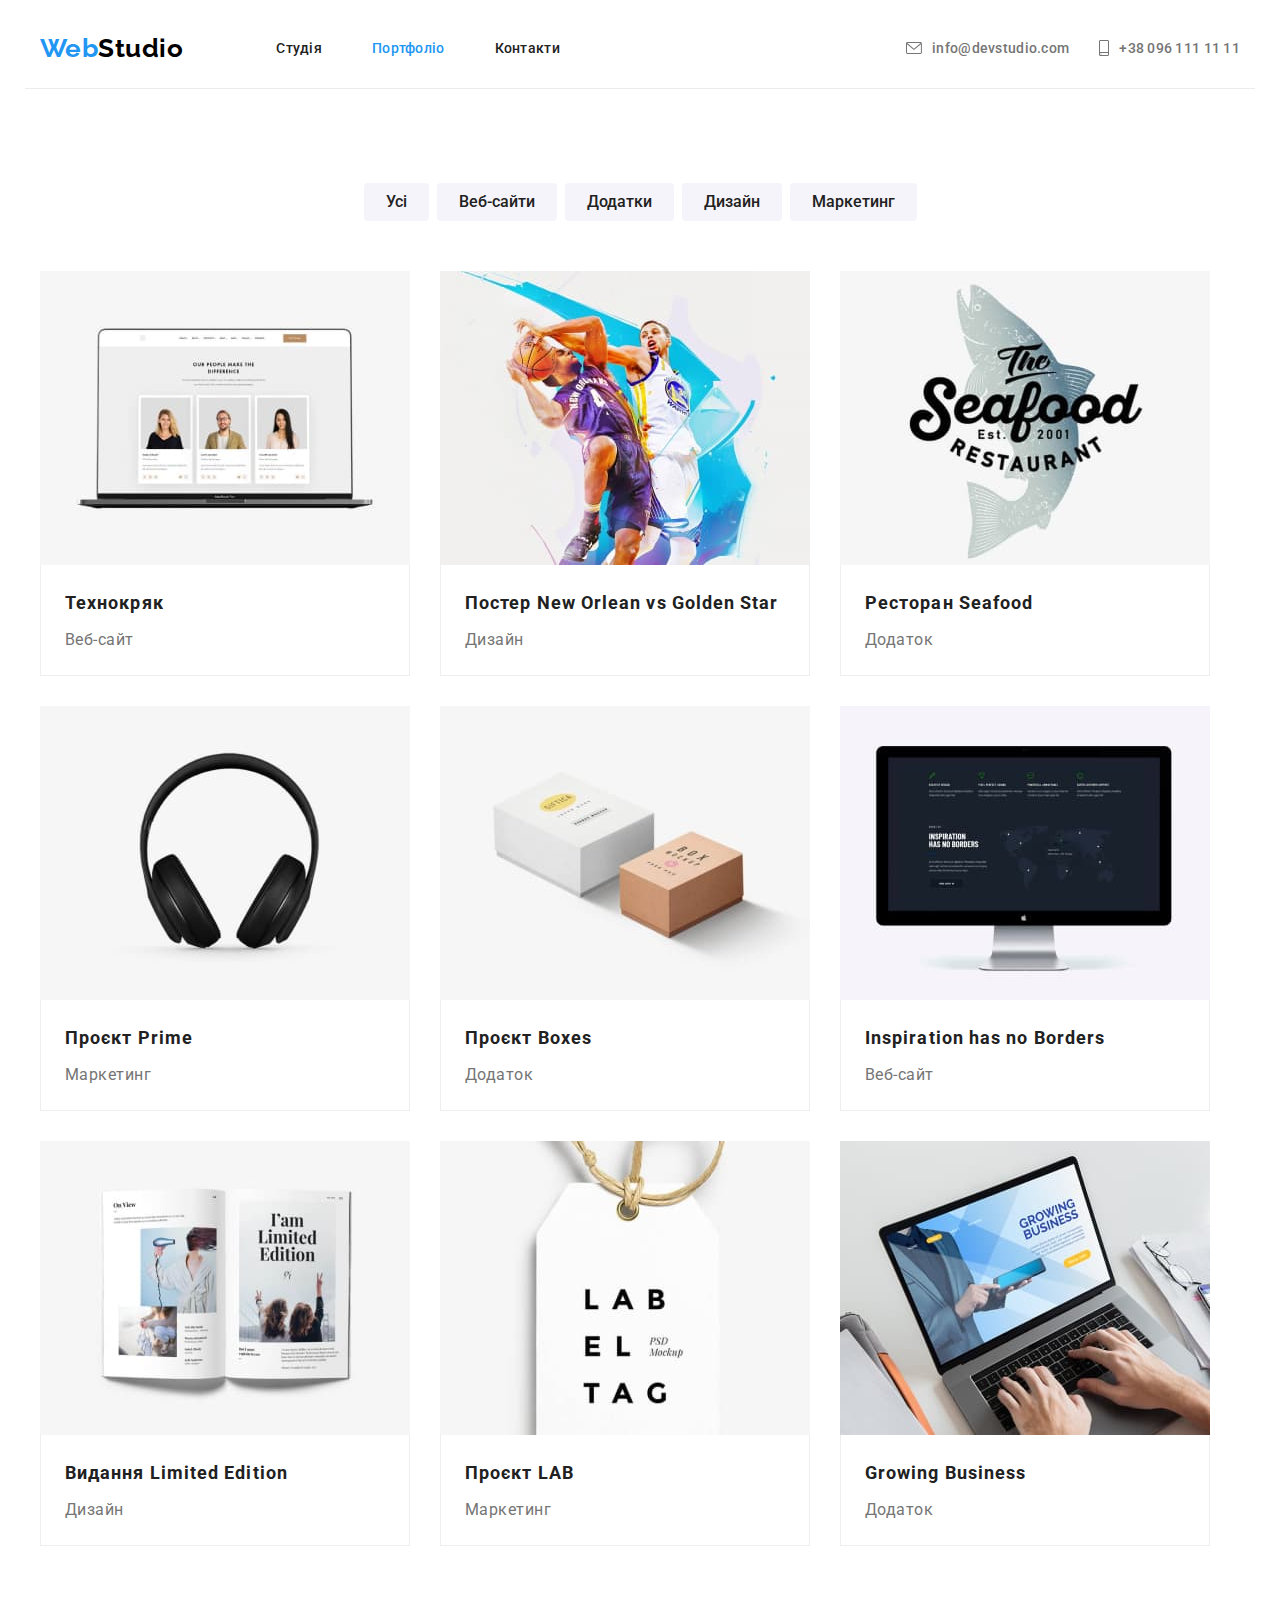
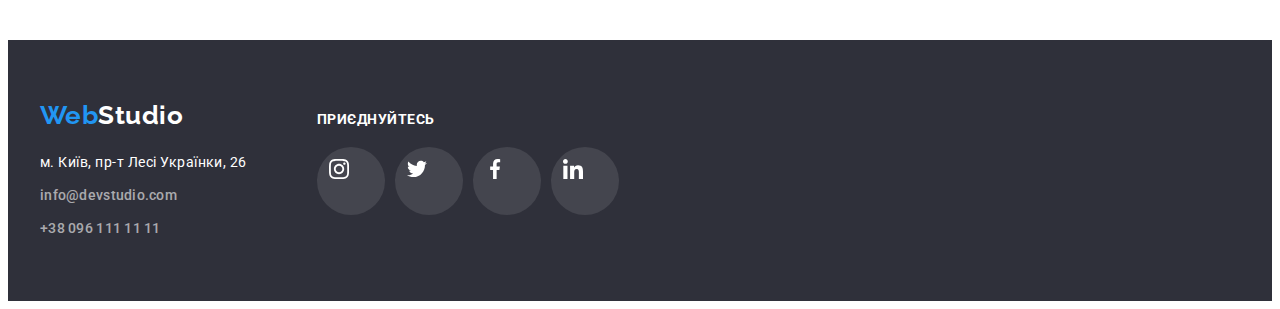
==== portfolio.html @ 8f5bb216 "Initial commit" ====
<!DOCTYPE html>
<html lang="uk">
  <head>
    <meta charset="UTF-8" />
    <meta http-equiv="X-UA-Compatible" content="IE=edge" />
    <meta name="viewport" content="width=device-width, initial-scale=1.0" />
    <meta name="description" content="Портфоліо студії" />
    <!-- Favicon start-->
    <link rel="apple-touch-icon" sizes="60x60" href="./images/icon/apple-touch-icon.png" />
    <link rel="icon" type="image/png" sizes="32x32" href="./images/icon/favicon-32x32.png" />
    <link rel="icon" type="image/png" sizes="16x16" href="./images/icon/favicon-16x16.png" />
    <link rel="manifest" href="./images/icon/site.webmanifest" />
    <link rel="mask-icon" href="./images/icon/safari-pinned-tab.svg" color="#5bbad5" />
    <meta name="msapplication-TileColor" content="#da532c" />
    <meta name="theme-color" content="#ffffff" />
    <!-- Favicon end -->
    <title>Портфоліо</title>
    <link rel="preconnect" href="https://fonts.googleapis.com" />
    <link rel="preconnect" href="https://fonts.gstatic.com" crossorigin />
    <link
      href="https://fonts.googleapis.com/css2?family=Raleway:wght@700&family=Roboto:wght@400;500;700;900&display=swap"
      rel="stylesheet"
    />
    <link
      rel="stylesheet"
      href="https://cdnjs.cloudflare.com/ajax/libs/modern-normalize/1.1.0/modern-normalize.min.css"
      integrity="sha512-wpPYUAdjBVSE4KJnH1VR1HeZfpl1ub8YT/NKx4PuQ5NmX2tKuGu6U/JRp5y+Y8XG2tV+wKQpNHVUX03MfMFn9Q=="
      crossorigin="anonymous"
      referrerpolicy="no-referrer"
    />
    <link rel="stylesheet" href="./css/styles.css" />
  </head>
  <body>
    <header class="header">
      <div class="container">
        <nav class="nav">
          <a class="logo" href="./index.html"><span class="logo-text">Web</span>Studio</a>
          <ul class="nav-list">
            <li class="list-item"><a class="nav-link" href="./index.html">Студія</a></li>
            <li class="list-item"
              ><a class="nav-link current" href="./portfolio.html">Портфоліо</a></li
            >
            <li class="list-item"><a class="nav-link" href="">Контакти</a></li>
          </ul>
        </nav>
        <ul class="header-list">
          <li class="list-item">
            <a class="link" href="mailto:info@devstudio.com">
              <svg class="icon" width="16" height="12">
                <use href="./images/icons.svg#icon-envelope"></use>
              </svg>
              info@devstudio.com</a
            >
          </li>
          <li class="list-item"
            ><a class="link" href="tel:+380961111111">
              <svg class="icon" width="10" height="16">
                <use href="./images/icons.svg#icon-smartphone"></use>
              </svg>
              +38 096 111 11 11</a
            ></li
          >
        </ul>
      </div>
    </header>
    <main>
      <section class="section">
        <div class="container">
          <h1 class="visually-hidden">Портфоліо</h1>
          <ul class="portfolio list">
            <li class="list-item">
              <button class="btn" type="button">Усі</button>
            </li>
            <li class="list-item">
              <button class="btn" type="button">Веб-сайти</button>
            </li>
            <li class="list-item">
              <button class="btn" type="button">Додатки</button>
            </li>
            <li class="list-item">
              <button class="btn" type="button">Дизайн</button>
            </li>
            <li class="list-item">
              <button class="btn" type="button">Маркетинг</button>
            </li>
          </ul>
          <ul class="portfolio-list">
            <li class="list-item">
              <a href="" class="portfolio-link">
                <img
                  class="img"
                  src="./images/portfolio/portfolio-1.jpg"
                  alt="Перше фото портфоліо"
                  width="370"
                />
                <div class="portfolio-container">
                  <h2 class="portfolio-title">Технокряк</h2>
                  <p class="portfolio-desc">Веб-сайт</p>
                </div>
              </a>
            </li>
            <li class="list-item">
              <a href="" class="portfolio-link">
                <img
                  class="img"
                  src="./images/portfolio/portfolio-2.jpg"
                  alt="Друге фото портфоліо"
                  width="370"
                />
                <div class="portfolio-container">
                  <h2 class="portfolio-title"
                    >Постер <span lang="en">New Orlean vs Golden Star</span></h2
                  >
                  <p class="portfolio-desc">Дизайн</p>
                </div>
              </a>
            </li>
            <li class="list-item">
              <a href="" class="portfolio-link">
                <img
                  class="img"
                  src="./images/portfolio/portfolio-3.jpg"
                  alt="Третє фото портфоліо"
                  width="370"
                />
                <div class="portfolio-container">
                  <h2 class="portfolio-title">Ресторан <span lang="en">Seafood</span></h2>
                  <p class="portfolio-desc">Додаток</p>
                </div>
              </a>
            </li>
            <li class="list-item">
              <a href="" class="portfolio-link">
                <img
                  class="img"
                  src="./images/portfolio/portfolio-4.jpg"
                  alt="Четверте фото портфоліо"
                  width="370"
                />
                <div class="portfolio-container">
                  <h2 class="portfolio-title">Проєкт <span lang="en">Prime</span></h2>
                  <p class="portfolio-desc">Маркетинг</p>
                </div>
              </a>
            </li>
            <li class="list-item">
              <a href="" class="portfolio-link">
                <img
                  class="img"
                  src="./images/portfolio/portfolio-5.jpg"
                  alt="П'яте фото портфоліо"
                  width="370"
                />
                <div class="portfolio-container">
                  <h2 class="portfolio-title">Проєкт <span lang="en">Boxes</span></h2>
                  <p class="portfolio-desc">Додаток</p>
                </div>
              </a>
            </li>
            <li class="list-item">
              <a href="" class="portfolio-link">
                <img
                  class="img"
                  src="./images/portfolio/portfolio-6.jpg"
                  alt="Шосте фото портфоліо"
                  width="370"
                />
                <div class="portfolio-container">
                  <h2 class="portfolio-title" lang="en">Inspiration has no Borders</h2>
                  <p class="portfolio-desc">Веб-сайт</p>
                </div>
              </a>
            </li>
            <li class="list-item">
              <a href="" class="portfolio-link">
                <img
                  class="img"
                  src="./images/portfolio/portfolio-7.jpg"
                  alt="Сьоме фото портфоліо"
                  width="370"
                />
                <div class="portfolio-container">
                  <h2 class="portfolio-title">Видання <span lang="en">Limited Edition</span></h2>
                  <p class="portfolio-desc">Дизайн</p>
                </div>
              </a>
            </li>
            <li class="list-item">
              <a href="" class="portfolio-link">
                <img
                  class="img"
                  src="./images/portfolio/portfolio-8.jpg"
                  alt="Восьме фото портфоліо"
                  width="370"
                />
                <div class="portfolio-container">
                  <h2 class="portfolio-title">Проєкт <span lang="en">LAB</span></h2>
                  <p class="portfolio-desc">Маркетинг</p>
                </div>
              </a>
            </li>
            <li class="list-item">
              <a href="" class="portfolio-link">
                <img
                  class="img"
                  src="./images/portfolio/portfolio-9.jpg"
                  alt="Дев'яте фото портфоліо"
                  width="370"
                />
                <div class="portfolio-container">
                  <h2 class="portfolio-title" lang="en">Growing Business</h2>
                  <p class="portfolio-desc">Додаток</p>
                </div>
              </a>
            </li>
          </ul>
        </div>
      </section>
    </main>
    <footer class="footer">
      <div class="container">
        <div>
          <a class="logo" href="./index.html">
            <span class="logo-text">Web</span><span class="footer-logo">Studio</span>
          </a>
          <address class="address">
            <ul class="address-list">
              <li class="list-item">
                <a
                  class="address-link"
                  href="https://goo.gl/maps/SD5s5Gz4r2weCnc68"
                  target="_blank"
                  rel="noopener noreffer nofollow"
                >
                  м. Київ, пр-т Лесі Українки, 26
                </a>
              </li>
              <li class="list-item">
                <a class="link" href="mailto:info@devstudio.com">info@devstudio.com</a>
              </li>
              <li class="list-item">
                <a class="link" href="tel:+380961111111">+38 096 111 11 11</a>
              </li>
            </ul>
          </address>
        </div>
        <div class="social">
          <p class="social-desc">Приєднуйтесь</p>
          <ul class="list">
            <li class="list-social">
              <a href="" class="social-link">
                <svg class="icon-social" width="20" height="20">
                  <use href="./images/icons.svg#icon-instagram"></use>
                </svg>
              </a>
            </li>
            <li class="list-social">
              <a href="" class="social-link">
                <svg class="icon-social" width="20" height="20">
                  <use href="./images/icons.svg#icon-twitter"></use>
                </svg>
              </a>
            </li>
            <li class="list-social">
              <a href="" class="social-link">
                <svg class="icon-social" width="20" height="20">
                  <use href="./images/icons.svg#icon-facebook"></use>
                </svg>
              </a>
            </li>
            <li class="list-social">
              <a href="" class="social-link">
                <svg class="icon-social" width="20" height="20">
                  <use href="./images/icons.svg#icon-linkedin"></use>
                </svg>
              </a>
            </li>
          </ul>
        </div>
      </div>
    </footer>
  </body>
</html>
---- css/styles.css ----
:root {
  --primary-background-color: #2f303a;
  --secondary-background-color: #f5f4fa;
  --hero-bg-color: rgba(47, 48, 58, 0.4);
  --active-btn-color: #188ce8;
  --primary-text-color: #212121;
  --secondary-text-color: #757575;
  --brand-white-color: #ffffff;
  --brand-black-color: #000000;
  --text-accent-color: #2196f3;
  --text-footer-contact: rgba(255, 255, 255, 0.6);
  --header-border: #ececec;
  --table-border-color: #eeeeee;
  --icon-primary-color: #afb1b8;
}

body {
  background-color: var(--brand-white-color);
  color: var(--primary-text-color);
  font-family: Roboto, sans-serif;
  letter-spacing: 0.03em;
}

h1,
h2,
h3,
p,
ul {
  margin: 0;
  padding: 0;
}

.container {
  width: 1200px;
  padding-left: 15px;
  padding-right: 15px;
  margin-left: auto;
  margin-right: auto;
}

.list {
  display: flex;

  list-style: none;
  padding: 0;
}

.address-list {
  list-style: none;
  padding: 0;
}

.header > .container {
  display: flex;

  border-bottom: 1px solid var(--header-border);
}

.nav {
  display: flex;
  align-items: center;
}

.nav-list {
  display: flex;
  align-items: center;

  list-style: none;
  padding: 0;
}

.header-list {
  display: flex;
  align-items: center;
  margin-left: auto;

  list-style: none;
  padding: 0;
}

.logo {
  display: block;
  margin-right: 93px;
  padding-top: 24px;
  padding-bottom: 24px;

  color: var(--brand-black-color);
  text-decoration: none;
  font-family: Raleway;
  font-weight: 700;
  font-size: 26px;
  line-height: 1.19;
}

.logo-text {
  color: var(--text-accent-color);
}

.nav-list .list-item:last-child {
  margin-right: 0;
}

.icon {
  margin-right: 10px;
  fill: currentColor;
}

.header .list-item {
  margin-right: 50px;
}

.header-list > .list-item {
  margin-right: 30px;
}

.header .list-item:last-child {
  margin-right: 0;
}

.nav-link {
  display: block;
  padding-top: 32px;
  padding-bottom: 32px;

  color: var(--primary-text-color);
  text-decoration: none;
  font-weight: 500;
  font-size: 14px;
  line-height: calc(16 / 14);
  letter-spacing: 0.02em;
}

.nav-link.current {
  color: var(--text-accent-color);
}

.header .link {
  display: flex;
  align-items: center;
  padding-top: 32px;
  padding-bottom: 32px;
}

.link {
  color: var(--secondary-text-color);
  text-decoration: none;
  font-weight: 500;
  font-size: 14px;
  line-height: calc(16 / 14);
  letter-spacing: 0.02em;
}

.nav-link:hover,
.nav-link:focus,
.link:hover,
.link:focus,
.address-link:hover,
.address-link:focus,
.address .link:hover,
.address .link:focus {
  color: var(--text-accent-color);
}

.section {
  padding-top: 94px;
  padding-bottom: 94px;
}

.section-hero {
  padding-top: 200px;
  padding-bottom: 200px;

  max-width: 1600px;
  height: 600px;

  margin-left: auto;
  margin-right: auto;

  background-color: var(--primary-background-color);
  text-align: center;

  background-image: linear-gradient(to right, var(--hero-bg-color), var(--hero-bg-color)),
    url(../images/index/hero/hero-bg.jpg);
  background-repeat: no-repeat;
  background-size: cover;
  background-position: center;
}

.hero-title {
  margin-bottom: 30px;

  color: var(--brand-white-color);
  font-weight: 900;
  font-size: 44px;
  line-height: 1.36;
  letter-spacing: 0.06em;
  text-transform: uppercase;
  text-align: center;
}

.hero-btn {
  padding: 10px 32px;
  border-style: none;
  box-shadow: 0px 4px 4px rgba(0, 0, 0, 0.15);
  border-radius: 4px;

  background-color: var(--text-accent-color);
  color: var(--brand-white-color);
  font-family: inherit;
  font-weight: 700;
  font-size: 16px;
  line-height: 1.88;
  letter-spacing: 0.06em;
  cursor: pointer;
}

.hero-btn:hover,
.hero-btn:focus {
  background-color: var(--active-btn-color);
}

.visually-hidden {
  position: absolute;
  width: 1px;
  height: 1px;
  margin: -1px;
  border: 0;
  padding: 0;
  white-space: nowrap;
  clip-path: inset(100%);
  clip: rect(0 0 0 0);
  overflow: hidden;
}

.spec > .list-item {
  width: 270px;
}

.icon-spec {
  margin-bottom: 30px;
  padding: 25px 100px;
  height: 120px;

  background-color: var(--secondary-background-color);
  border-radius: 4px;
}

img {
  display: block;
  max-width: 100%;
  height: auto;
}

.list > .list-item {
  margin-right: 30px;
}

.list > .list-item:last-child {
  margin-right: 0;
}

.spec-title {
  margin-bottom: 10px;

  font-weight: 700;
  font-size: 14px;
  line-height: 1.14;
  text-transform: uppercase;
}

.spec-desc {
  color: var(--secondary-text-color);
  font-size: 14px;
  line-height: 1.71;
}

.business {
  padding-top: 0;
}

.business-title {
  margin-bottom: 50px;

  font-weight: 700;
  font-size: 36px;
  line-height: 1.17;
  text-align: center;
}

.team {
  background-color: var(--secondary-background-color);
}

.team .list-item {
  box-shadow: 0px 1px 3px rgba(0, 0, 0, 0.12), 0px 1px 1px rgba(0, 0, 0, 0.14),
    0px 2px 1px rgba(0, 0, 0, 0.2);
  border-radius: 0px 0px 4px 4px;
  overflow: hidden;
}

.container-team {
  padding-top: 30px;
  padding-bottom: 30px;
  padding-left: 32px;
  padding-right: 32px;

  background-color: var(--brand-white-color);
}

.team-title {
  margin-bottom: 50px;

  font-weight: 700;
  font-size: 36px;
  line-height: 1.17;
  text-align: center;
}

.team-mate {
  margin-bottom: 10px;

  font-weight: 500;
  font-size: 16px;
  line-height: 1.19;
  text-align: center;
}

.team-desc {
  margin-bottom: 16px;

  color: var(--secondary-text-color);
  line-height: 1.19;
  text-align: center;
}

.social-link {
  display: block;
  padding: 12px;
  width: 44px;
  height: 44px;
  border-radius: 50%;

  color: var(--icon-primary-color);
}

.list-social:not(:last-child) {
  margin-right: 10px;
}

.icon-social {
  fill: currentColor;
}

.social-link:hover,
.social-link:focus {
  background-color: var(--text-accent-color);
  color: var(--brand-white-color);
}

.clients-title {
  margin-bottom: 50px;

  font-weight: 700;
  font-size: 36px;
  line-height: calc(42 / 36);
  text-align: center;
  color: var(--primary-text-color);
}

.list > .list-clients:not(:last-child) {
  margin-right: 30px;
}

.client-link {
  display: block;
  padding: 16px 32px;
  width: 170px;
  height: 92px;

  color: var(--icon-primary-color);
  border: 1px solid var(--icon-primary-color);
  border-radius: 4px;
}

.client-link:hover,
.client-link:focus {
  color: var(--text-accent-color);
  border-color: var(--text-accent-color);
}

.icon-client {
  fill: currentColor;
}

.footer > .container {
  display: flex;
  align-items: baseline;
}

.footer {
  padding-top: 60px;
  padding-bottom: 60px;

  background-color: var(--primary-background-color);
}

.footer-logo {
  color: var(--brand-white-color);
}

.footer .logo {
  margin: 0;
  padding: 0;
}

.address {
  margin-top: 20px;
}

.address-list > .list-item {
  margin-bottom: 9px;
}

.address-list > .list-item:last-child {
  margin-bottom: 0;
}

.address-link {
  color: var(--brand-white-color);
  text-decoration: none;
  font-style: normal;
  font-size: 14px;
  line-height: 1.71;
}

.address .link {
  color: var(--text-footer-contact);
  text-decoration: none;
  font-style: normal;
  font-size: 14px;
  line-height: 1.71;
}

.footer .social {
  margin-left: 70px;
}

.social-desc {
  margin-bottom: 20px;

  font-weight: 700;
  font-size: 14px;
  line-height: calc(16 / 14);
  text-transform: uppercase;
  color: var(--brand-white-color);
}

.social .social-link {
  color: var(--brand-white-color);
  background: rgba(255, 255, 255, 0.1);
}

.social .social-link:hover,
.social .social-link:focus {
  background-color: var(--text-accent-color);
  color: var(--brand-white-color);
}

.portfolio.list {
  justify-content: center;
  margin-bottom: 50px;
}

.portfolio.list > .list-item {
  margin-right: 8px;
}

.portfolio.list > .list-item:last-child {
  margin-right: 0;
}

.btn {
  padding: 6px 22px;
  border-style: none;
  border-radius: 4px;

  background-color: var(--secondary-background-color);
  color: var(--primary-text-color);
  font-family: inherit;
  font-weight: 500;
  font-size: 16px;
  line-height: 1.62;
  cursor: pointer;
}

.btn:hover,
.btn:focus {
  box-shadow: 0px 3px 1px rgba(0, 0, 0, 0.1), 0px 1px 2px rgba(0, 0, 0, 0.08),
    0px 2px 2px rgba(0, 0, 0, 0.12);

  background-color: var(--text-accent-color);
  color: var(--brand-white-color);
}

.portfolio-list {
  display: flex;
  flex-wrap: wrap;
  flex-basis: calc(100% / 3);
  gap: 30px;

  list-style: none;
  padding: 0;
  margin: 0;
}

.portfolio-link {
  text-decoration: none;
  color: inherit;
}

.portfolio-link:hover,
.portfolio-link:focus {
  display: block;
  box-shadow: 0px 1px 1px rgba(0, 0, 0, 0.12), 0px 4px 4px rgba(0, 0, 0, 0.06),
    1px 4px 6px rgba(0, 0, 0, 0.16);
}

.portfolio-container {
  padding: 20px 24px;
}

.portfolio-title {
  margin-bottom: 4px;

  font-weight: 700;
  font-size: 18px;
  line-height: 2;
  letter-spacing: 0.06em;
}

.portfolio-desc {
  color: var(--secondary-text-color);
  line-height: 1.88;
}

.portfolio-container {
  border-left: 1px solid var(--table-border-color);
  border-right: 1px solid var(--table-border-color);
  border-bottom: 1px solid var(--table-border-color);
}
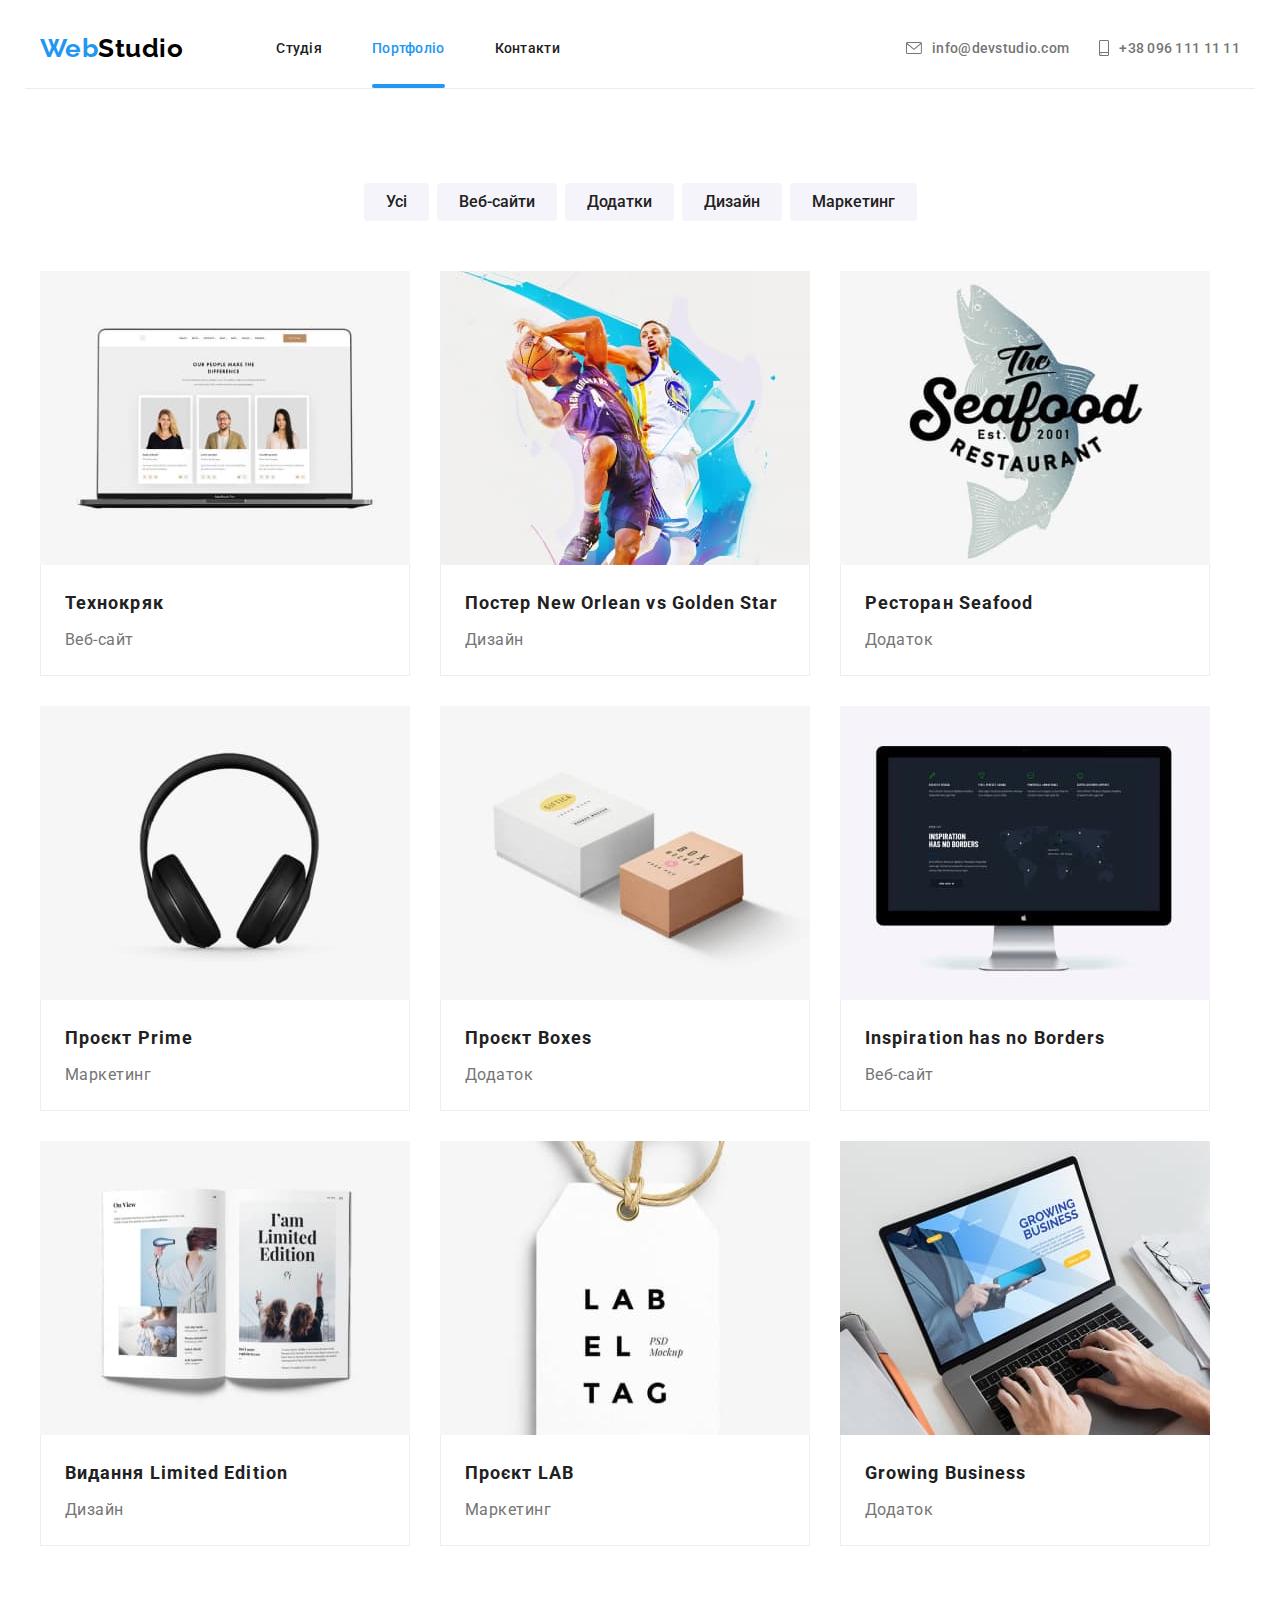
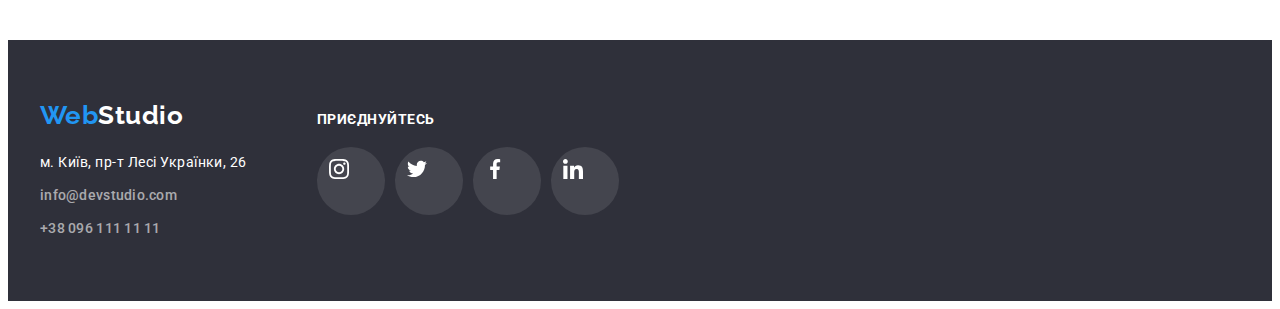
==== commit 7d8f1caf: "add portfolio changes" ====
--- a/portfolio.html
+++ b/portfolio.html
@@ -87,12 +87,19 @@
           <ul class="portfolio-list">
             <li class="list-item">
               <a href="" class="portfolio-link">
-                <img
-                  class="img"
-                  src="./images/portfolio/portfolio-1.jpg"
-                  alt="Перше фото портфоліо"
-                  width="370"
-                />
+                <div class="overlay-hover">
+                  <img
+                    class="img"
+                    src="./images/portfolio/portfolio-1.jpg"
+                    alt="Перше фото портфоліо"
+                    width="370"
+                  />
+                  <p class="overlay-text">
+                    Ресурс пропонує комплексні пропозиції з різним рівнем функціоналу та сервісів.
+                    Все це дозволить відвідувачу отримати вичерпні відомості про компанію чи
+                    приватну особу.</p
+                  >
+                </div>
                 <div class="portfolio-container">
                   <h2 class="portfolio-title">Технокряк</h2>
                   <p class="portfolio-desc">Веб-сайт</p>
@@ -101,12 +108,19 @@
             </li>
             <li class="list-item">
               <a href="" class="portfolio-link">
-                <img
-                  class="img"
-                  src="./images/portfolio/portfolio-2.jpg"
-                  alt="Друге фото портфоліо"
-                  width="370"
-                />
+                <div class="overlay-hover">
+                  <img
+                    class="img"
+                    src="./images/portfolio/portfolio-2.jpg"
+                    alt="Друге фото портфоліо"
+                    width="370"
+                  />
+                  <p class="overlay-text">
+                    Ресурс пропонує комплексні пропозиції з різним рівнем функціоналу та сервісів.
+                    Все це дозволить відвідувачу отримати вичерпні відомості про компанію чи
+                    приватну особу.</p
+                  >
+                </div>
                 <div class="portfolio-container">
                   <h2 class="portfolio-title"
                     >Постер <span lang="en">New Orlean vs Golden Star</span></h2
@@ -117,12 +131,19 @@
             </li>
             <li class="list-item">
               <a href="" class="portfolio-link">
-                <img
-                  class="img"
-                  src="./images/portfolio/portfolio-3.jpg"
-                  alt="Третє фото портфоліо"
-                  width="370"
-                />
+                <div class="overlay-hover">
+                  <img
+                    class="img"
+                    src="./images/portfolio/portfolio-3.jpg"
+                    alt="Третє фото портфоліо"
+                    width="370"
+                  />
+                  <p class="overlay-text">
+                    Ресурс пропонує комплексні пропозиції з різним рівнем функціоналу та сервісів.
+                    Все це дозволить відвідувачу отримати вичерпні відомості про компанію чи
+                    приватну особу.</p
+                  >
+                </div>
                 <div class="portfolio-container">
                   <h2 class="portfolio-title">Ресторан <span lang="en">Seafood</span></h2>
                   <p class="portfolio-desc">Додаток</p>
@@ -131,12 +152,19 @@
             </li>
             <li class="list-item">
               <a href="" class="portfolio-link">
-                <img
-                  class="img"
-                  src="./images/portfolio/portfolio-4.jpg"
-                  alt="Четверте фото портфоліо"
-                  width="370"
-                />
+                <div class="overlay-hover">
+                  <img
+                    class="img"
+                    src="./images/portfolio/portfolio-4.jpg"
+                    alt="Четверте фото портфоліо"
+                    width="370"
+                  />
+                  <p class="overlay-text">
+                    Ресурс пропонує комплексні пропозиції з різним рівнем функціоналу та сервісів.
+                    Все це дозволить відвідувачу отримати вичерпні відомості про компанію чи
+                    приватну особу.</p
+                  >
+                </div>
                 <div class="portfolio-container">
                   <h2 class="portfolio-title">Проєкт <span lang="en">Prime</span></h2>
                   <p class="portfolio-desc">Маркетинг</p>
@@ -145,12 +173,19 @@
             </li>
             <li class="list-item">
               <a href="" class="portfolio-link">
-                <img
-                  class="img"
-                  src="./images/portfolio/portfolio-5.jpg"
-                  alt="П'яте фото портфоліо"
-                  width="370"
-                />
+                <div class="overlay-hover">
+                  <img
+                    class="img"
+                    src="./images/portfolio/portfolio-5.jpg"
+                    alt="П'яте фото портфоліо"
+                    width="370"
+                  />
+                  <p class="overlay-text">
+                    Ресурс пропонує комплексні пропозиції з різним рівнем функціоналу та сервісів.
+                    Все це дозволить відвідувачу отримати вичерпні відомості про компанію чи
+                    приватну особу.</p
+                  >
+                </div>
                 <div class="portfolio-container">
                   <h2 class="portfolio-title">Проєкт <span lang="en">Boxes</span></h2>
                   <p class="portfolio-desc">Додаток</p>
@@ -159,12 +194,19 @@
             </li>
             <li class="list-item">
               <a href="" class="portfolio-link">
-                <img
-                  class="img"
-                  src="./images/portfolio/portfolio-6.jpg"
-                  alt="Шосте фото портфоліо"
-                  width="370"
-                />
+                <div class="overlay-hover">
+                  <img
+                    class="img"
+                    src="./images/portfolio/portfolio-6.jpg"
+                    alt="Шосте фото портфоліо"
+                    width="370"
+                  />
+                  <p class="overlay-text">
+                    Ресурс пропонує комплексні пропозиції з різним рівнем функціоналу та сервісів.
+                    Все це дозволить відвідувачу отримати вичерпні відомості про компанію чи
+                    приватну особу.</p
+                  >
+                </div>
                 <div class="portfolio-container">
                   <h2 class="portfolio-title" lang="en">Inspiration has no Borders</h2>
                   <p class="portfolio-desc">Веб-сайт</p>
@@ -173,12 +215,19 @@
             </li>
             <li class="list-item">
               <a href="" class="portfolio-link">
-                <img
-                  class="img"
-                  src="./images/portfolio/portfolio-7.jpg"
-                  alt="Сьоме фото портфоліо"
-                  width="370"
-                />
+                <div class="overlay-hover">
+                  <img
+                    class="img"
+                    src="./images/portfolio/portfolio-7.jpg"
+                    alt="Сьоме фото портфоліо"
+                    width="370"
+                  />
+                  <p class="overlay-text">
+                    Ресурс пропонує комплексні пропозиції з різним рівнем функціоналу та сервісів.
+                    Все це дозволить відвідувачу отримати вичерпні відомості про компанію чи
+                    приватну особу.</p
+                  >
+                </div>
                 <div class="portfolio-container">
                   <h2 class="portfolio-title">Видання <span lang="en">Limited Edition</span></h2>
                   <p class="portfolio-desc">Дизайн</p>
@@ -187,12 +236,19 @@
             </li>
             <li class="list-item">
               <a href="" class="portfolio-link">
-                <img
-                  class="img"
-                  src="./images/portfolio/portfolio-8.jpg"
-                  alt="Восьме фото портфоліо"
-                  width="370"
-                />
+                <div class="overlay-hover">
+                  <img
+                    class="img"
+                    src="./images/portfolio/portfolio-8.jpg"
+                    alt="Восьме фото портфоліо"
+                    width="370"
+                  />
+                  <p class="overlay-text">
+                    Ресурс пропонує комплексні пропозиції з різним рівнем функціоналу та сервісів.
+                    Все це дозволить відвідувачу отримати вичерпні відомості про компанію чи
+                    приватну особу.</p
+                  >
+                </div>
                 <div class="portfolio-container">
                   <h2 class="portfolio-title">Проєкт <span lang="en">LAB</span></h2>
                   <p class="portfolio-desc">Маркетинг</p>
@@ -201,12 +257,19 @@
             </li>
             <li class="list-item">
               <a href="" class="portfolio-link">
-                <img
-                  class="img"
-                  src="./images/portfolio/portfolio-9.jpg"
-                  alt="Дев'яте фото портфоліо"
-                  width="370"
-                />
+                <div class="overlay-hover">
+                  <img
+                    class="img"
+                    src="./images/portfolio/portfolio-9.jpg"
+                    alt="Дев'яте фото портфоліо"
+                    width="370"
+                  />
+                  <p class="overlay-text">
+                    Ресурс пропонує комплексні пропозиції з різним рівнем функціоналу та сервісів.
+                    Все це дозволить відвідувачу отримати вичерпні відомості про компанію чи
+                    приватну особу.</p
+                  >
+                </div>
                 <div class="portfolio-container">
                   <h2 class="portfolio-title" lang="en">Growing Business</h2>
                   <p class="portfolio-desc">Додаток</p>
--- a/css/styles.css
+++ b/css/styles.css
@@ -128,10 +128,28 @@
   font-size: 14px;
   line-height: calc(16 / 14);
   letter-spacing: 0.02em;
+
+  transition-property: color;
+  transition-duration: 250ms;
+  transition-timing-function: cubic-bezier(0.4, 0, 0.2, 1);
 }
 
 .nav-link.current {
+  position: relative;
+
   color: var(--text-accent-color);
+}
+
+.nav-link.current::after {
+  position: absolute;
+  bottom: 0;
+  left: 0;
+
+  content: '';
+  width: 100%;
+  height: 4px;
+  background-color: var(--text-accent-color);
+  border-radius: 2px;
 }
 
 .header .link {
@@ -148,6 +166,10 @@
   font-size: 14px;
   line-height: calc(16 / 14);
   letter-spacing: 0.02em;
+
+  transition-property: color;
+  transition-duration: 250ms;
+  transition-timing-function: cubic-bezier(0.4, 0, 0.2, 1);
 }
 
 .nav-link:hover,
@@ -212,6 +234,10 @@
   line-height: 1.88;
   letter-spacing: 0.06em;
   cursor: pointer;
+
+  transition-property: background-color;
+  transition-duration: 250ms;
+  transition-timing-function: cubic-bezier(0.4, 0, 0.2, 1);
 }
 
 .hero-btn:hover,
@@ -287,6 +313,30 @@
   text-align: center;
 }
 
+.thumb {
+  position: relative;
+}
+
+.overlay {
+  position: absolute;
+  bottom: 0;
+  left: 0;
+  width: 100%;
+  min-height: 70px;
+
+  padding: 27px 0;
+  background-color: rgba(47, 48, 58, 0.8);
+}
+
+.overlay-desc {
+  font-weight: 700;
+  font-size: 14px;
+  line-height: calc(16 / 14);
+  text-align: center;
+  text-transform: uppercase;
+  color: var(--brand-white-color);
+}
+
 .team {
   background-color: var(--secondary-background-color);
 }
@@ -341,6 +391,10 @@
   border-radius: 50%;
 
   color: var(--icon-primary-color);
+
+  transition-property: color, background-color;
+  transition-duration: 250ms;
+  transition-timing-function: cubic-bezier(0.4, 0, 0.2, 1);
 }
 
 .list-social:not(:last-child) {
@@ -380,6 +434,10 @@
   color: var(--icon-primary-color);
   border: 1px solid var(--icon-primary-color);
   border-radius: 4px;
+
+  transition-property: color, border-color;
+  transition-duration: 250ms;
+  transition-timing-function: cubic-bezier(0.4, 0, 0.2, 1);
 }
 
 .client-link:hover,
@@ -431,6 +489,10 @@
   font-style: normal;
   font-size: 14px;
   line-height: 1.71;
+
+  transition-property: color;
+  transition-duration: 250ms;
+  transition-timing-function: cubic-bezier(0.4, 0, 0.2, 1);
 }
 
 .address .link {
@@ -439,6 +501,10 @@
   font-style: normal;
   font-size: 14px;
   line-height: 1.71;
+
+  transition-property: color;
+  transition-duration: 250ms;
+  transition-timing-function: cubic-bezier(0.4, 0, 0.2, 1);
 }
 
 .footer .social {
@@ -464,6 +530,51 @@
 .social .social-link:focus {
   background-color: var(--text-accent-color);
   color: var(--brand-white-color);
+}
+
+.backdrop {
+  position: fixed;
+  top: 0;
+  left: 0;
+  width: 100%;
+  height: 100%;
+
+  padding: 8px;
+  background-color: rgba(0, 0, 0, 0.2);
+}
+
+.backdrop.is-hidden {
+  visibility: hidden;
+  opacity: 0;
+  pointer-events: none;
+}
+
+.modal {
+  position: absolute;
+  top: 50%;
+  left: 50%;
+  transform: translate(-50%, -50%);
+
+  min-width: 528px;
+  min-height: 581px;
+  background-color: var(--brand-white-color);
+  box-shadow: 0px 1px 3px rgba(0, 0, 0, 0.12), 0px 1px 1px rgba(0, 0, 0, 0.14),
+    0px 2px 1px rgba(0, 0, 0, 0.2);
+  border-radius: 4px;
+  padding: 8px;
+}
+
+.btn-close {
+  display: flex;
+  align-items: center;
+  width: 30px;
+  height: 30px;
+  padding: 6px;
+  margin-left: auto;
+  border: 1px solid rgba(0, 0, 0, 0.1);
+  border-radius: 50%;
+  background-color: var(--brand-white-color);
+  cursor: pointer;
 }
 
 .portfolio.list {
@@ -491,6 +602,10 @@
   font-size: 16px;
   line-height: 1.62;
   cursor: pointer;
+
+  transition-property: color, background-color, box-shadow;
+  transition-duration: 250ms;
+  transition-timing-function: cubic-bezier(0.4, 0, 0.2, 1);
 }
 
 .btn:hover,
@@ -514,19 +629,53 @@
 }
 
 .portfolio-link {
+  display: block;
   text-decoration: none;
   color: inherit;
+
+  transition-property: box-shadow;
+  transition-duration: 250ms;
+  transition-timing-function: cubic-bezier(0.4, 0, 0.2, 1);
+}
+
+.overlay-hover {
+  position: relative;
+  overflow: hidden;
+}
+
+.overlay-text {
+  position: absolute;
+  top: 100%;
+  left: 0;
+  width: 100%;
+  height: 100%;
+
+  font-size: 18px;
+  line-height: calc(28 / 18);
+  padding: 63px 24px;
+
+  color: var(--brand-white-color);
+  background-color: rgba(33, 150, 243, 0.9);
+
+  transition: transform 250ms cubic-bezier(0.4, 0, 0.2, 1);
 }
 
 .portfolio-link:hover,
 .portfolio-link:focus {
-  display: block;
   box-shadow: 0px 1px 1px rgba(0, 0, 0, 0.12), 0px 4px 4px rgba(0, 0, 0, 0.06),
     1px 4px 6px rgba(0, 0, 0, 0.16);
 }
 
+.portfolio-link:hover .overlay-text,
+.portfolio-link:focus .overlay-text {
+  transform: translateY(-100%);
+}
+
 .portfolio-container {
   padding: 20px 24px;
+  border-left: 1px solid var(--table-border-color);
+  border-right: 1px solid var(--table-border-color);
+  border-bottom: 1px solid var(--table-border-color);
 }
 
 .portfolio-title {
@@ -542,9 +691,3 @@
   color: var(--secondary-text-color);
   line-height: 1.88;
 }
-
-.portfolio-container {
-  border-left: 1px solid var(--table-border-color);
-  border-right: 1px solid var(--table-border-color);
-  border-bottom: 1px solid var(--table-border-color);
-}
